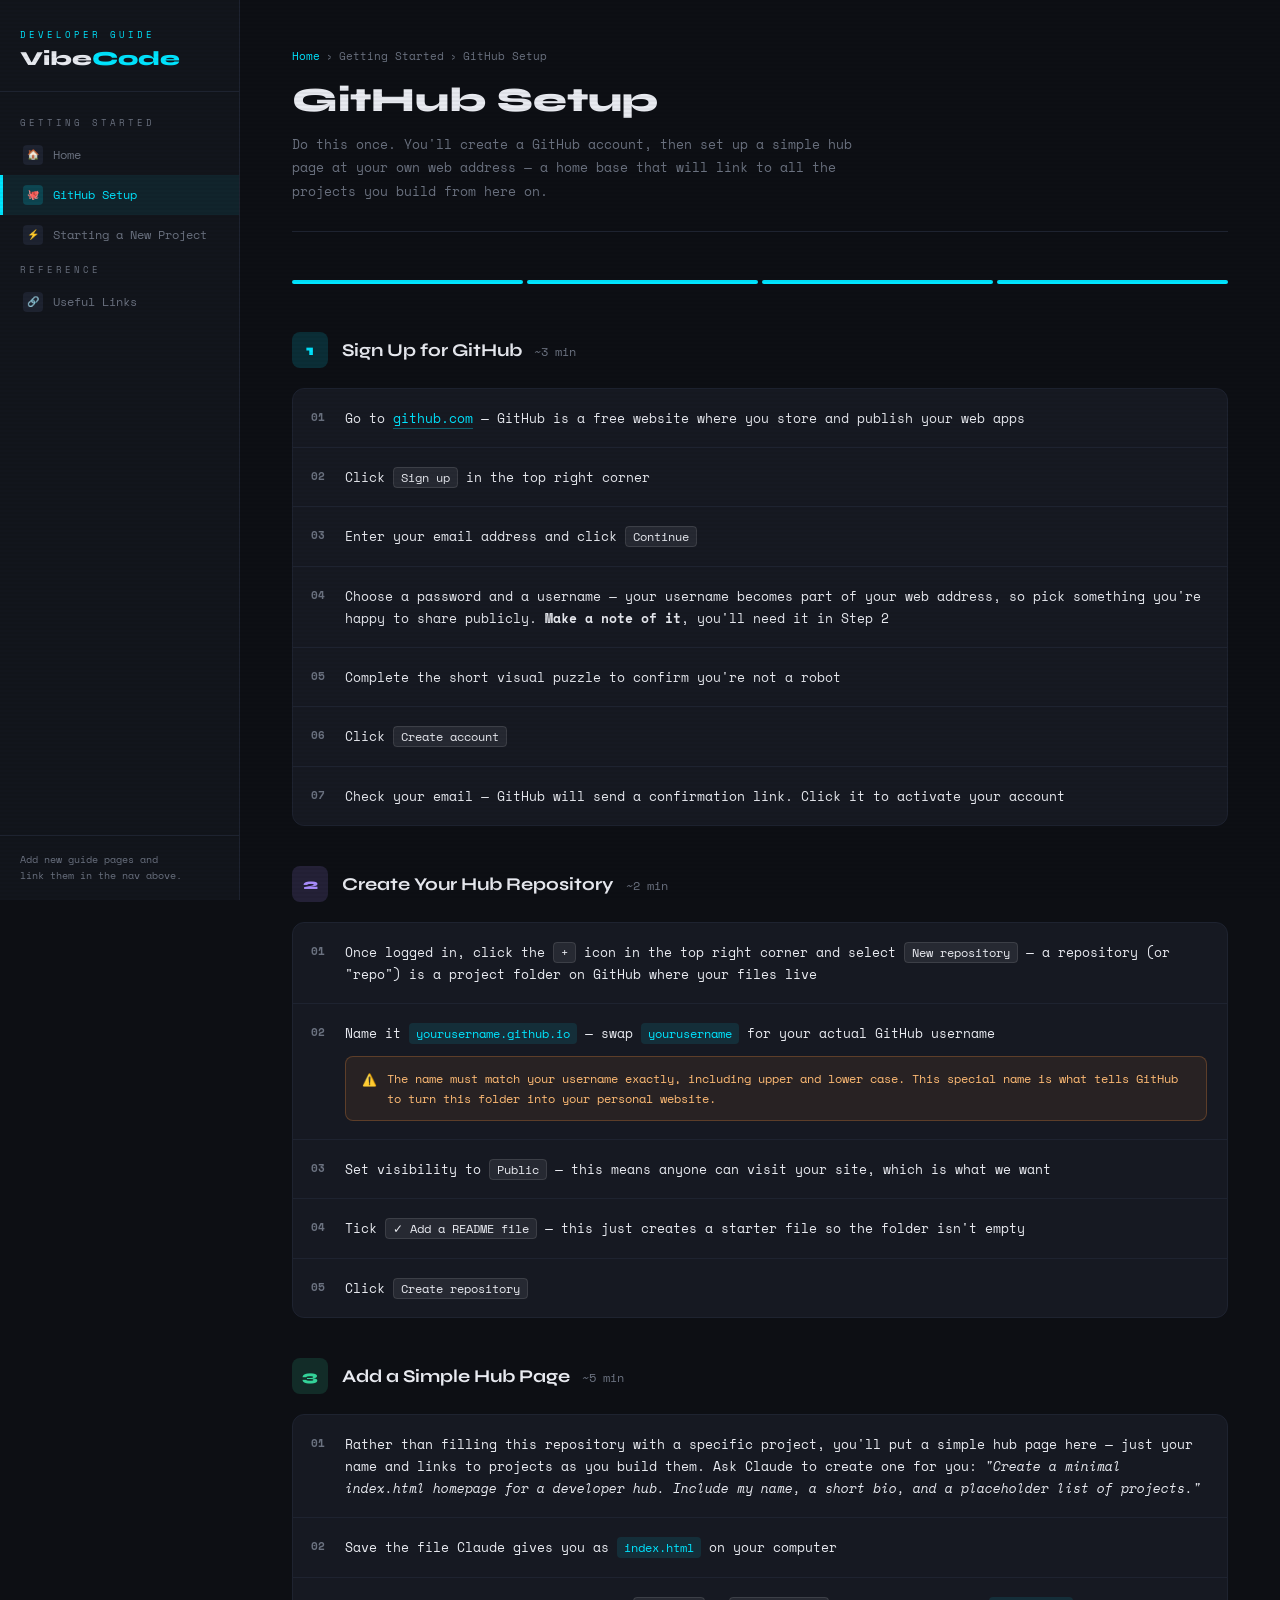
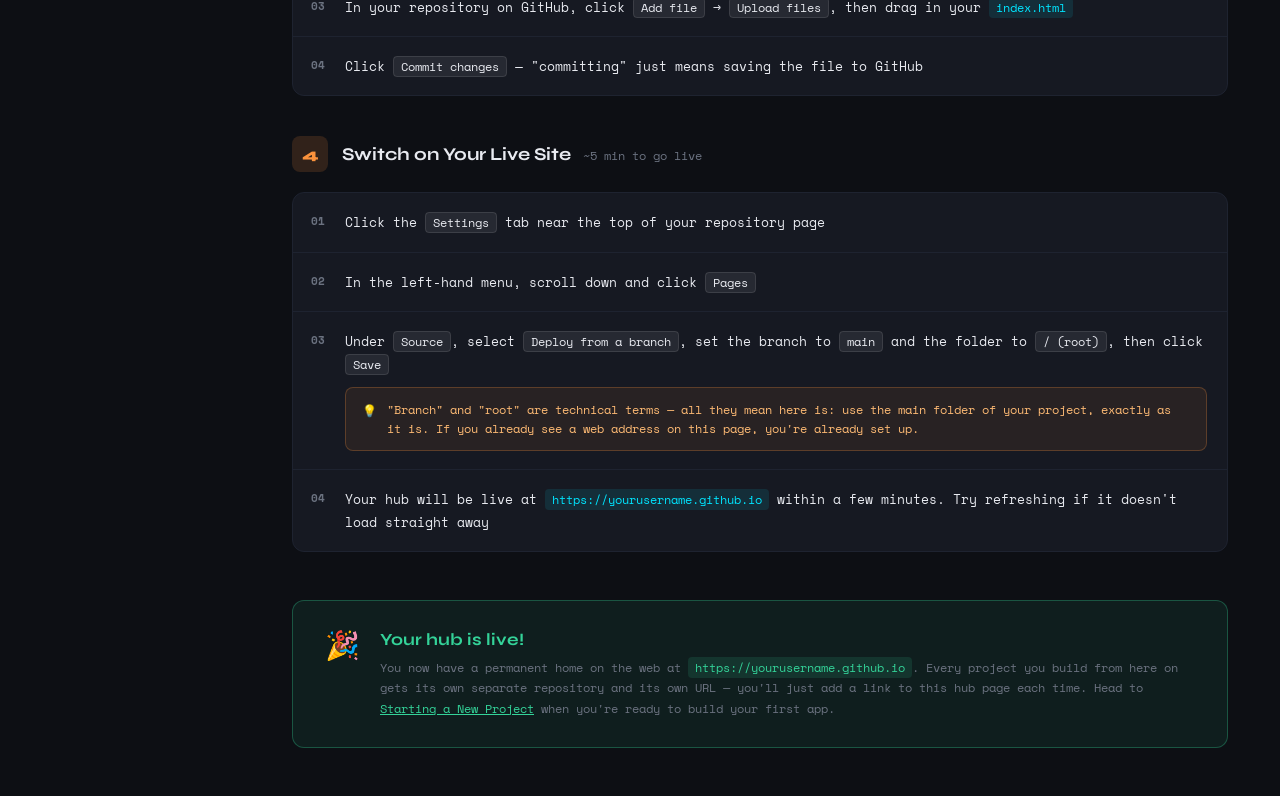
==== github-setup.html @ 589f7f3b "Add files via upload" ====
<!DOCTYPE html>
<html lang="en">
<head>
  <meta charset="UTF-8" />
  <meta name="viewport" content="width=device-width, initial-scale=1.0"/>
  <title>GitHub Setup — Vibe Code Guide</title>
  <link rel="preconnect" href="https://fonts.googleapis.com">
  <link href="https://fonts.googleapis.com/css2?family=Space+Mono:wght@400;700&family=Syne:wght@400;600;800&display=swap" rel="stylesheet">
  <link rel="stylesheet" href="styles.css">
</head>
<body>

<aside>
  <div class="logo">
    <span class="logo-tag">Developer Guide</span>
    <h1>Vibe<span>Code</span></h1>
  </div>
  <nav>
    <div class="nav-section-label">Getting Started</div>
    <a href="index.html">
      <span class="icon">🏠</span> Home
    </a>
    <a href="github-setup.html" class="active">
      <span class="icon">🐙</span> GitHub Setup
    </a>
    <a href="new-project.html">
      <span class="icon">⚡</span> Starting a New Project
    </a>
    <div class="nav-section-label">Reference</div>
    <a href="useful-links.html">
      <span class="icon">🔗</span> Useful Links
    </a>
    <!-- Add new guide links here -->
  </nav>
  <div class="sidebar-footer">
    Add new guide pages and<br>link them in the nav above.
  </div>
</aside>

<main>
  <div class="page-header">
    <div class="breadcrumb">
      <a href="index.html">Home</a>
      <span>›</span>
      <span>Getting Started</span>
      <span>›</span>
      <span>GitHub Setup</span>
    </div>
    <h2>GitHub Setup</h2>
    <p>
      Do this once. You'll create a GitHub account, then set up a simple hub page
      at your own web address — a home base that will link to all the projects you
      build from here on.
    </p>
  </div>

  <div class="progress-track">
    <div class="progress-seg" id="p1"></div>
    <div class="progress-seg" id="p2"></div>
    <div class="progress-seg" id="p3"></div>
    <div class="progress-seg" id="p4"></div>
  </div>

  <!-- Section 1 -->
  <div class="section s1">
    <div class="section-header">
      <div class="section-num">1</div>
      <div class="section-title">Sign Up for GitHub <span>~3 min</span></div>
    </div>
    <div class="steps">
      <div class="step">
        <div class="step-n">01</div>
        <div class="step-body">
          Go to <a href="https://github.com" target="_blank" rel="noopener" class="ext-link">github.com</a>
          — GitHub is a free website where you store and publish your web apps
        </div>
      </div>
      <div class="step">
        <div class="step-n">02</div>
        <div class="step-body">Click <span class="ui-label">Sign up</span> in the top right corner</div>
      </div>
      <div class="step">
        <div class="step-n">03</div>
        <div class="step-body">Enter your email address and click <span class="ui-label">Continue</span></div>
      </div>
      <div class="step">
        <div class="step-n">04</div>
        <div class="step-body">
          Choose a password and a username — your username becomes part of your web address,
          so pick something you're happy to share publicly.
          <strong>Make a note of it</strong>, you'll need it in Step 2
        </div>
      </div>
      <div class="step">
        <div class="step-n">05</div>
        <div class="step-body">Complete the short visual puzzle to confirm you're not a robot</div>
      </div>
      <div class="step">
        <div class="step-n">06</div>
        <div class="step-body">Click <span class="ui-label">Create account</span></div>
      </div>
      <div class="step">
        <div class="step-n">07</div>
        <div class="step-body">Check your email — GitHub will send a confirmation link. Click it to activate your account</div>
      </div>
    </div>
  </div>

  <!-- Section 2 -->
  <div class="section s2">
    <div class="section-header">
      <div class="section-num">2</div>
      <div class="section-title">Create Your Hub Repository <span>~2 min</span></div>
    </div>
    <div class="steps">
      <div class="step">
        <div class="step-n">01</div>
        <div class="step-body">
          Once logged in, click the <span class="ui-label">+</span> icon in the top right corner
          and select <span class="ui-label">New repository</span>
          — a repository (or "repo") is a project folder on GitHub where your files live
        </div>
      </div>
      <div class="step">
        <div class="step-n">02</div>
        <div class="step-body">
          Name it <code>yourusername.github.io</code> — swap <code>yourusername</code> for your actual GitHub username
          <div class="tip">
            <span class="tip-icon">⚠️</span>
            The name must match your username exactly, including upper and lower case.
            This special name is what tells GitHub to turn this folder into your personal website.
          </div>
        </div>
      </div>
      <div class="step">
        <div class="step-n">03</div>
        <div class="step-body">Set visibility to <span class="ui-label">Public</span> — this means anyone can visit your site, which is what we want</div>
      </div>
      <div class="step">
        <div class="step-n">04</div>
        <div class="step-body">Tick <span class="ui-label">✓ Add a README file</span> — this just creates a starter file so the folder isn't empty</div>
      </div>
      <div class="step">
        <div class="step-n">05</div>
        <div class="step-body">Click <span class="ui-label">Create repository</span></div>
      </div>
    </div>
  </div>

  <!-- Section 3 -->
  <div class="section s3">
    <div class="section-header">
      <div class="section-num">3</div>
      <div class="section-title">Add a Simple Hub Page <span>~5 min</span></div>
    </div>
    <div class="steps">
      <div class="step">
        <div class="step-n">01</div>
        <div class="step-body">
          Rather than filling this repository with a specific project, you'll put a simple
          hub page here — just your name and links to projects as you build them.
          Ask Claude to create one for you: <em>"Create a minimal index.html homepage for a developer hub.
          Include my name, a short bio, and a placeholder list of projects."</em>
        </div>
      </div>
      <div class="step">
        <div class="step-n">02</div>
        <div class="step-body">Save the file Claude gives you as <code>index.html</code> on your computer</div>
      </div>
      <div class="step">
        <div class="step-n">03</div>
        <div class="step-body">In your repository on GitHub, click <span class="ui-label">Add file</span> → <span class="ui-label">Upload files</span>, then drag in your <code>index.html</code></div>
      </div>
      <div class="step">
        <div class="step-n">04</div>
        <div class="step-body">Click <span class="ui-label">Commit changes</span> — "committing" just means saving the file to GitHub</div>
      </div>
    </div>
  </div>

  <!-- Section 4 -->
  <div class="section s4">
    <div class="section-header">
      <div class="section-num">4</div>
      <div class="section-title">Switch on Your Live Site <span>~5 min to go live</span></div>
    </div>
    <div class="steps">
      <div class="step">
        <div class="step-n">01</div>
        <div class="step-body">Click the <span class="ui-label">Settings</span> tab near the top of your repository page</div>
      </div>
      <div class="step">
        <div class="step-n">02</div>
        <div class="step-body">In the left-hand menu, scroll down and click <span class="ui-label">Pages</span></div>
      </div>
      <div class="step">
        <div class="step-n">03</div>
        <div class="step-body">
          Under <span class="ui-label">Source</span>, select <span class="ui-label">Deploy from a branch</span>,
          set the branch to <span class="ui-label">main</span> and the folder to <span class="ui-label">/ (root)</span>,
          then click <span class="ui-label">Save</span>
          <div class="tip">
            <span class="tip-icon">💡</span>
            "Branch" and "root" are technical terms — all they mean here is: use the main folder of your project, exactly as it is.
            If you already see a web address on this page, you're already set up.
          </div>
        </div>
      </div>
      <div class="step">
        <div class="step-n">04</div>
        <div class="step-body">
          Your hub will be live at <code>https://yourusername.github.io</code> within a few minutes.
          Try refreshing if it doesn't load straight away
        </div>
      </div>
    </div>
  </div>

  <div class="success-banner">
    <div class="success-icon">🎉</div>
    <div class="success-text">
      <h3>Your hub is live!</h3>
      <p>
        You now have a permanent home on the web at <code>https://yourusername.github.io</code>.
        Every project you build from here on gets its own separate repository and its own URL —
        you'll just add a link to this hub page each time.
        Head to <a href="new-project.html" style="color:#34d399;">Starting a New Project</a> when you're ready to build your first app.
      </p>
    </div>
  </div>

</main>

<script>
  const sections = document.querySelectorAll('.section');
  const segs = ['p1','p2','p3','p4'].map(id => document.getElementById(id));
  const obs = new IntersectionObserver((entries) => {
    entries.forEach(e => {
      if (e.isIntersecting) {
        const idx = Array.from(sections).indexOf(e.target);
        if (idx >= 0) segs[idx].classList.add('done');
      }
    });
  }, { threshold: 0.3 });
  sections.forEach(s => obs.observe(s));
</script>

</body>
</html>
---- styles.css ----
/* ============================================================
   Vibe Code Guide — Shared Stylesheet
   ============================================================ */

*, *::before, *::after { box-sizing: border-box; margin: 0; padding: 0; }

:root {
  --bg:         #0d0f14;
  --sidebar-bg: #12151c;
  --accent:     #00e5ff;
  --accent2:    #ff4d6d;
  --text:       #e8eaf0;
  --muted:      #6b7280;
  --border:     #1e2330;
  --card:       #161922;
  --sidebar-w:  240px;
  --font-mono:  'Space Mono', monospace;
  --font-head:  'Syne', sans-serif;
  --step-1:     #00e5ff;
  --step-2:     #a78bfa;
  --step-3:     #34d399;
  --step-4:     #fb923c;
}

body {
  background: var(--bg);
  color: var(--text);
  font-family: var(--font-mono);
  display: flex;
  min-height: 100vh;
}

/* Subtle scan-line texture across every page */
body::after {
  content: '';
  position: fixed;
  inset: 0;
  background: repeating-linear-gradient(
    0deg,
    transparent,
    transparent 2px,
    rgba(0,0,0,0.04) 2px,
    rgba(0,0,0,0.04) 4px
  );
  pointer-events: none;
  z-index: 999;
}

/* ── SIDEBAR ─────────────────────────────────────────────── */

aside {
  width: var(--sidebar-w);
  min-height: 100vh;
  background: var(--sidebar-bg);
  border-right: 1px solid var(--border);
  display: flex;
  flex-direction: column;
  position: fixed;
  top: 0; left: 0; bottom: 0;
  z-index: 10;
}

.logo {
  padding: 28px 20px 20px;
  border-bottom: 1px solid var(--border);
}

.logo-tag {
  font-size: 9px;
  letter-spacing: 3px;
  text-transform: uppercase;
  color: var(--accent);
  display: block;
  margin-bottom: 6px;
}

.logo h1 {
  font-family: var(--font-head);
  font-size: 20px;
  font-weight: 800;
  line-height: 1.2;
  color: var(--text);
}

.logo h1 span { color: var(--accent); }

nav { flex: 1; padding: 16px 0; overflow-y: auto; }

.nav-section-label {
  font-size: 9px;
  letter-spacing: 3px;
  text-transform: uppercase;
  color: var(--muted);
  padding: 8px 20px 6px;
}

nav a {
  display: flex;
  align-items: center;
  gap: 10px;
  padding: 10px 20px;
  text-decoration: none;
  font-size: 12px;
  color: var(--muted);
  transition: color 0.2s, background 0.2s;
  border-left: 3px solid transparent;
  line-height: 1.4;
}

nav a .icon {
  width: 20px;
  height: 20px;
  border-radius: 4px;
  background: var(--border);
  display: flex;
  align-items: center;
  justify-content: center;
  font-size: 10px;
  flex-shrink: 0;
  transition: background 0.2s;
}

nav a:hover                { color: var(--text); background: rgba(0,229,255,0.04); }
nav a:hover .icon          { background: rgba(0,229,255,0.12); }
nav a.active               { color: var(--accent); border-left-color: var(--accent); background: rgba(0,229,255,0.07); }
nav a.active .icon         { background: rgba(0,229,255,0.18); }

.sidebar-footer {
  padding: 16px 20px;
  border-top: 1px solid var(--border);
  font-size: 10px;
  color: var(--muted);
  line-height: 1.6;
}

/* ── SHARED MAIN LAYOUT ──────────────────────────────────── */

main {
  margin-left: var(--sidebar-w);
  flex: 1;
  padding: 48px 52px;
  max-width: calc(var(--sidebar-w) + 800px);
}

/* Page header (used on all inner pages) */
.page-header {
  margin-bottom: 48px;
  padding-bottom: 28px;
  border-bottom: 1px solid var(--border);
}

.breadcrumb {
  font-size: 11px;
  color: var(--muted);
  margin-bottom: 16px;
  display: flex;
  align-items: center;
  gap: 6px;
}

.breadcrumb a { color: var(--accent); text-decoration: none; }
.breadcrumb a:hover { text-decoration: underline; }

.page-header h2 {
  font-family: var(--font-head);
  font-size: 34px;
  font-weight: 800;
  line-height: 1.2;
  margin-bottom: 12px;
}

.page-header p {
  font-size: 13px;
  color: var(--muted);
  line-height: 1.8;
  max-width: 560px;
}

/* Fade-up animation (used on sections and cards) */
@keyframes fadeUp {
  from { opacity: 0; transform: translateY(12px); }
  to   { opacity: 1; transform: translateY(0); }
}

/* ── INLINE FORMATTING ───────────────────────────────────── */

/* Things to type exactly — shown in a highlighted pill */
code {
  background: rgba(0,229,255,0.1);
  color: var(--accent);
  border-radius: 4px;
  padding: 2px 7px;
  font-size: 12px;
  font-family: var(--font-mono);
  white-space: nowrap;
}

/* Button / UI labels — mimics the look of an on-screen button */
.ui-label {
  background: rgba(255,255,255,0.07);
  color: var(--text);
  border-radius: 4px;
  padding: 1px 7px;
  font-size: 12px;
  border: 1px solid rgba(255,255,255,0.1);
  white-space: nowrap;
}

/* External hyperlinks within body text */
.ext-link {
  color: var(--accent);
  text-decoration: none;
  border-bottom: 1px solid rgba(0,229,255,0.35);
  transition: border-color 0.2s;
}

.ext-link:hover { border-color: var(--accent); }

/* Tip / callout box */
.tip {
  margin-top: 12px;
  background: rgba(251,146,60,0.08);
  border: 1px solid rgba(251,146,60,0.25);
  border-radius: 8px;
  padding: 12px 16px;
  font-size: 12px;
  color: #fdba74;
  line-height: 1.6;
  display: flex;
  gap: 10px;
  align-items: flex-start;
}

.tip-icon { flex-shrink: 0; margin-top: 1px; }

/* ── STEP-BY-STEP INSTRUCTION PAGES ─────────────────────── */

/* Progress bar (4 segments, filled as you scroll) */
.progress-track {
  display: flex;
  gap: 4px;
  margin-bottom: 48px;
}

.progress-seg {
  flex: 1;
  height: 4px;
  background: var(--border);
  border-radius: 2px;
  transition: background 0.3s;
}

.progress-seg.done { background: var(--accent); }

/* Section block */
.section {
  margin-bottom: 40px;
  animation: fadeUp 0.4s ease both;
}

.section:nth-child(1) { animation-delay: 0.05s; }
.section:nth-child(2) { animation-delay: 0.12s; }
.section:nth-child(3) { animation-delay: 0.19s; }
.section:nth-child(4) { animation-delay: 0.26s; }

.section-header {
  display: flex;
  align-items: center;
  gap: 14px;
  margin-bottom: 20px;
}

.section-num {
  width: 36px;
  height: 36px;
  border-radius: 8px;
  display: flex;
  align-items: center;
  justify-content: center;
  font-family: var(--font-head);
  font-size: 15px;
  font-weight: 800;
  flex-shrink: 0;
}

/* Colour-coded section numbers */
.s1 .section-num { background: rgba(0,229,255,0.15);   color: var(--step-1); }
.s2 .section-num { background: rgba(167,139,250,0.15); color: var(--step-2); }
.s3 .section-num { background: rgba(52,211,153,0.15);  color: var(--step-3); }
.s4 .section-num { background: rgba(251,146,60,0.15);  color: var(--step-4); }

.section-title {
  font-family: var(--font-head);
  font-size: 18px;
  font-weight: 700;
}

.section-title span {
  font-size: 12px;
  font-weight: 400;
  color: var(--muted);
  margin-left: 8px;
  font-family: var(--font-mono);
}

/* Steps list */
.steps {
  background: var(--card);
  border: 1px solid var(--border);
  border-radius: 12px;
  overflow: hidden;
}

.step {
  display: grid;
  grid-template-columns: 48px 1fr;
  align-items: start;
  border-bottom: 1px solid var(--border);
  transition: background 0.15s;
}

.step:last-child { border-bottom: none; }
.step:hover      { background: rgba(255,255,255,0.02); }

.step-n {
  padding: 20px 0 18px 18px;
  font-size: 11px;
  color: var(--muted);
  font-weight: 700;
}

.step-body {
  padding: 18px 20px 18px 4px;
  font-size: 13px;
  line-height: 1.7;
  color: var(--text);
}

/* Success / completion banner */
.success-banner {
  margin-top: 48px;
  background: rgba(52,211,153,0.08);
  border: 1px solid rgba(52,211,153,0.3);
  border-radius: 12px;
  padding: 28px 32px;
  display: flex;
  gap: 20px;
  align-items: flex-start;
  animation: fadeUp 0.4s 0.35s ease both;
}

.success-icon { font-size: 28px; flex-shrink: 0; line-height: 1; margin-top: 2px; }

.success-text h3 {
  font-family: var(--font-head);
  font-size: 17px;
  font-weight: 700;
  color: #34d399;
  margin-bottom: 8px;
}

.success-text p {
  font-size: 12px;
  line-height: 1.7;
  color: var(--muted);
}

.success-text code {
  background: rgba(52,211,153,0.12);
  color: #34d399;
}

/* ── HOME PAGE ───────────────────────────────────────────── */

main.home {
  display: flex;
  align-items: center;
  justify-content: center;
  min-height: 100vh;
  padding: 60px 40px;
}

.home-content {
  max-width: 560px;
  text-align: center;
}

.home-content .eyebrow {
  font-size: 10px;
  letter-spacing: 4px;
  text-transform: uppercase;
  color: var(--accent);
  margin-bottom: 20px;
}

.home-content h2 {
  font-family: var(--font-head);
  font-size: 42px;
  font-weight: 800;
  line-height: 1.15;
  margin-bottom: 20px;
  color: var(--text);
}

.home-content h2 em {
  font-style: normal;
  color: var(--accent2);
}

.home-content > p {
  font-size: 13px;
  line-height: 1.8;
  color: var(--muted);
  margin-bottom: 36px;
}

.start-btn {
  display: inline-flex;
  align-items: center;
  gap: 8px;
  background: var(--accent);
  color: #000;
  font-family: var(--font-mono);
  font-size: 12px;
  font-weight: 700;
  padding: 12px 24px;
  border-radius: 6px;
  text-decoration: none;
  margin-bottom: 36px;
  letter-spacing: 1px;
  transition: opacity 0.2s, transform 0.2s;
}

.start-btn:hover { opacity: 0.85; transform: translateY(-1px); }

.cards {
  display: grid;
  grid-template-columns: 1fr 1fr;
  gap: 12px;
  text-align: left;
}

.card {
  background: var(--card);
  border: 1px solid var(--border);
  border-radius: 10px;
  padding: 18px;
  text-decoration: none;
  transition: border-color 0.2s, transform 0.2s;
}

.card:hover { border-color: var(--accent); transform: translateY(-2px); }

.card .card-icon { font-size: 22px; margin-bottom: 10px; display: block; }

.card h3 {
  font-family: var(--font-head);
  font-size: 13px;
  font-weight: 600;
  color: var(--text);
  margin-bottom: 4px;
}

.card p { font-size: 11px; color: var(--muted); line-height: 1.5; margin: 0; }

/* ── USEFUL LINKS PAGE ───────────────────────────────────── */

.link-category { margin-bottom: 44px; animation: fadeUp 0.4s ease both; }
.link-category:nth-child(1) { animation-delay: 0.05s; }
.link-category:nth-child(2) { animation-delay: 0.12s; }
.link-category:nth-child(3) { animation-delay: 0.19s; }

.category-label {
  font-size: 9px;
  letter-spacing: 3px;
  text-transform: uppercase;
  color: var(--muted);
  margin-bottom: 14px;
  display: flex;
  align-items: center;
  gap: 10px;
}

.category-label::after {
  content: '';
  flex: 1;
  height: 1px;
  background: var(--border);
}

.link-grid {
  display: grid;
  grid-template-columns: repeat(auto-fill, minmax(260px, 1fr));
  gap: 12px;
}

.link-card {
  background: var(--card);
  border: 1px solid var(--border);
  border-radius: 12px;
  padding: 20px 22px;
  text-decoration: none;
  display: flex;
  align-items: flex-start;
  gap: 16px;
  transition: border-color 0.2s, transform 0.2s, background 0.2s;
  position: relative;
  overflow: hidden;
}

.link-card::after {
  content: '↗';
  position: absolute;
  top: 14px; right: 16px;
  font-size: 14px;
  color: var(--muted);
  opacity: 0;
  transition: opacity 0.2s, transform 0.2s;
  transform: translate(-4px, 4px);
}

.link-card:hover                { border-color: var(--accent); background: rgba(0,229,255,0.03); transform: translateY(-2px); }
.link-card:hover::after         { opacity: 1; transform: translate(0,0); color: var(--accent); }

.link-logo {
  width: 40px; height: 40px;
  border-radius: 8px;
  background: var(--border);
  display: flex; align-items: center; justify-content: center;
  font-size: 20px;
  flex-shrink: 0;
}

.link-info { flex: 1; min-width: 0; }

.link-name {
  font-family: var(--font-head);
  font-size: 14px;
  font-weight: 700;
  color: var(--text);
  margin-bottom: 4px;
  white-space: nowrap;
  overflow: hidden;
  text-overflow: ellipsis;
}

.link-desc { font-size: 11px; color: var(--muted); line-height: 1.55; }
.link-url  { font-size: 10px; color: var(--accent); margin-top: 6px; opacity: 0.7; }

/* ── RESPONSIVE ──────────────────────────────────────────── */

@media (max-width: 640px) {
  aside { width: 100%; min-height: auto; position: relative; }
  main, main.home { margin-left: 0; }
  .cards { grid-template-columns: 1fr; }
}
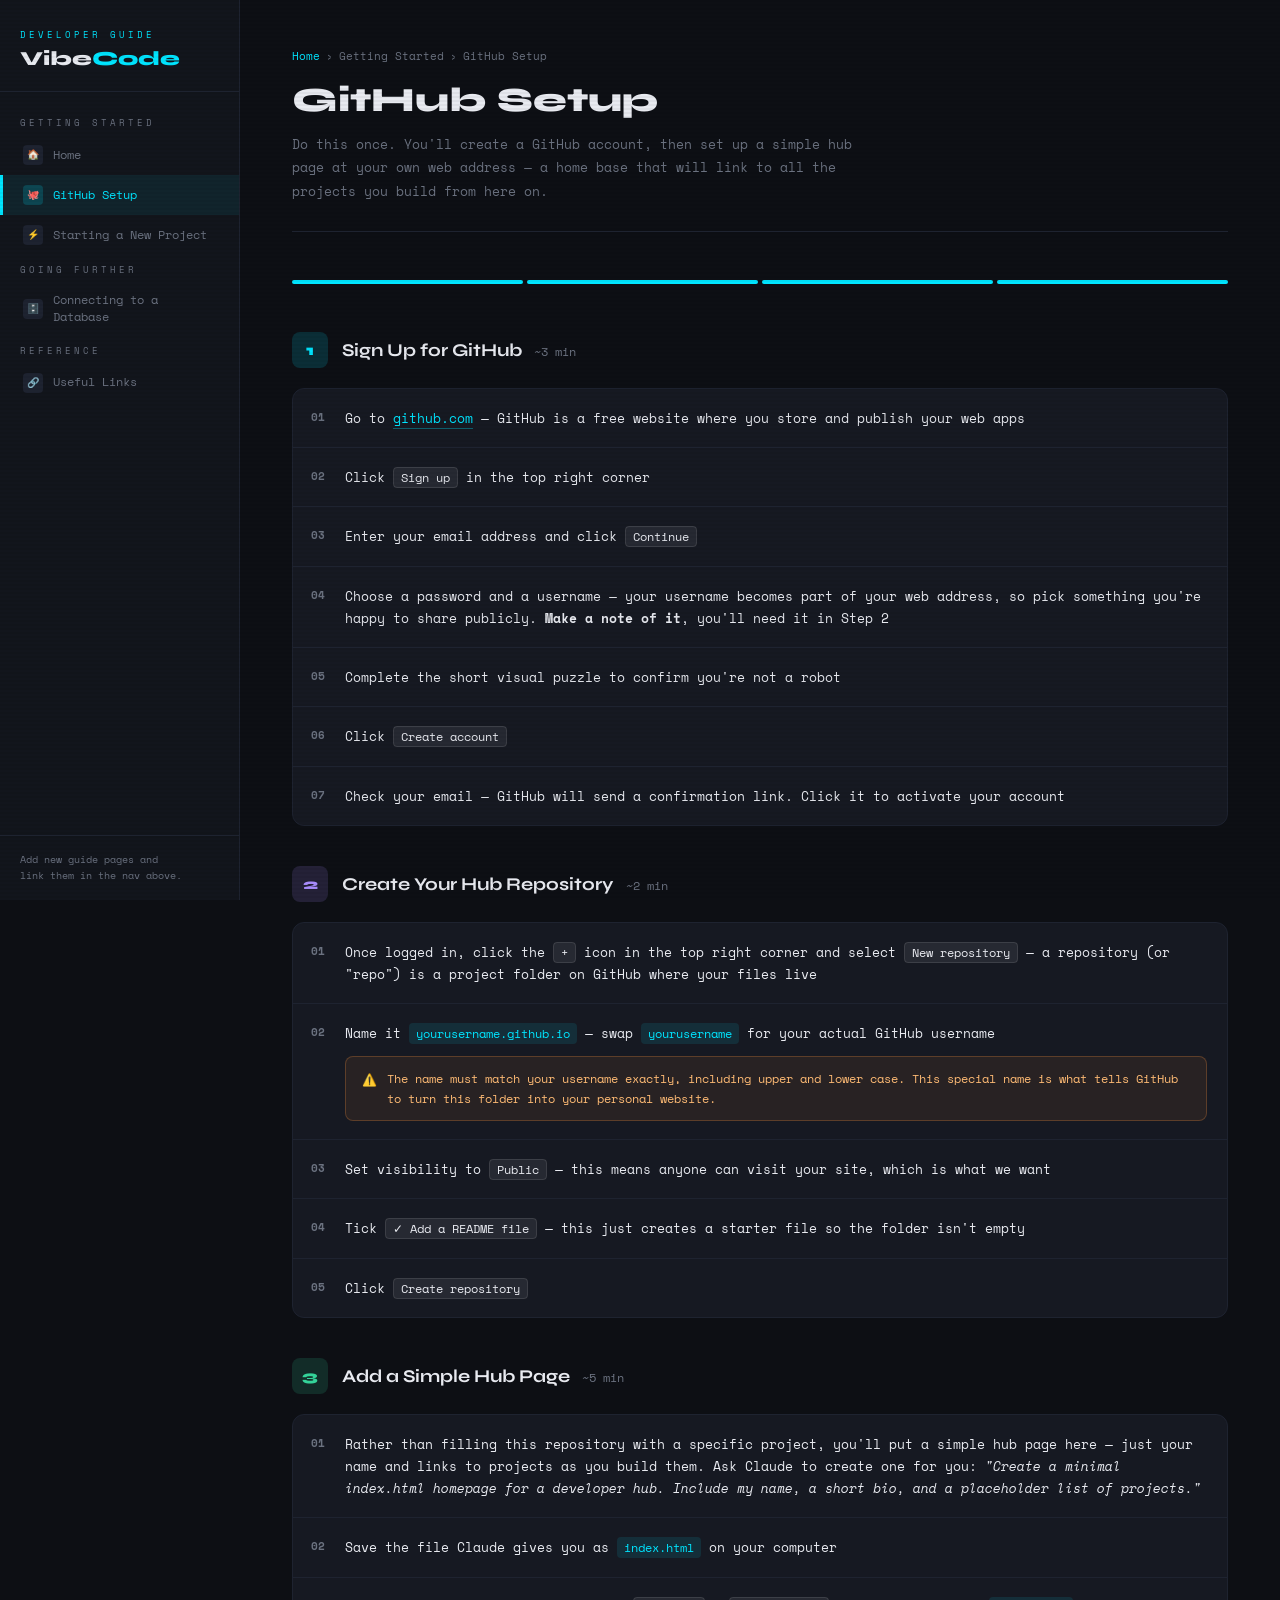
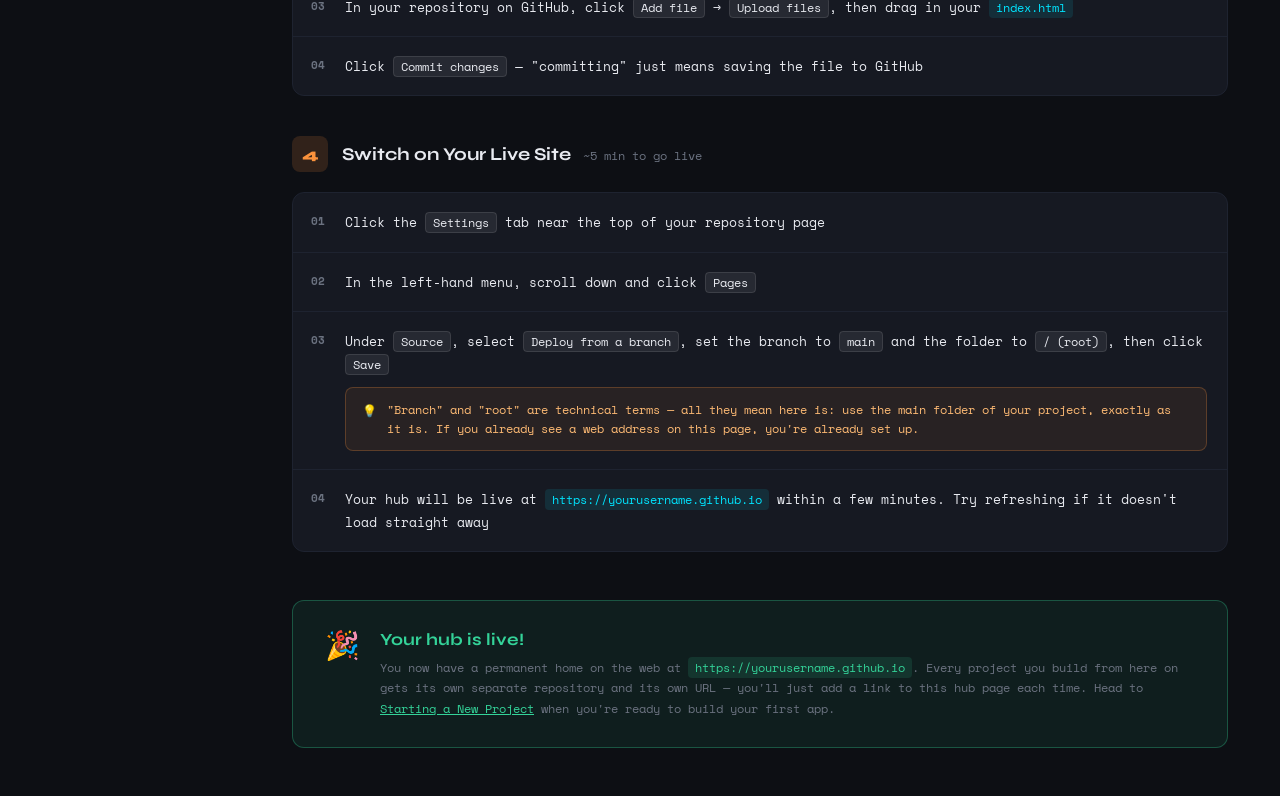
==== commit f4952521: "Add a "Connecting to a Database" guide A new page covering why an app needs a database, why Firebase" ====
--- a/github-setup.html
+++ b/github-setup.html
@@ -25,6 +25,10 @@
     </a>
     <a href="new-project.html">
       <span class="icon">⚡</span> Starting a New Project
+    </a>
+    <div class="nav-section-label">Going Further</div>
+    <a href="databases.html">
+      <span class="icon">🗄️</span> Connecting to a Database
     </a>
     <div class="nav-section-label">Reference</div>
     <a href="useful-links.html">
--- a/styles.css
+++ b/styles.css
@@ -20,6 +20,9 @@
   --step-2:     #a78bfa;
   --step-3:     #34d399;
   --step-4:     #fb923c;
+  --step-5:     #f472b6;
+  --step-6:     #facc15;
+  --step-7:     #38bdf8;
 }
 
 body {
@@ -192,7 +195,11 @@
   padding: 2px 7px;
   font-size: 12px;
   font-family: var(--font-mono);
-  white-space: nowrap;
+  /* Long paths and error codes must be allowed to wrap. `nowrap` made them force the
+     whole page wider than the viewport on narrow screens. `anywhere` only breaks a
+     token that would otherwise overflow, so short inline codes still stay on one line. */
+  white-space: normal;
+  overflow-wrap: anywhere;
 }
 
 /* Button / UI labels — mimics the look of an on-screen button */
@@ -288,6 +295,9 @@
 .s2 .section-num { background: rgba(167,139,250,0.15); color: var(--step-2); }
 .s3 .section-num { background: rgba(52,211,153,0.15);  color: var(--step-3); }
 .s4 .section-num { background: rgba(251,146,60,0.15);  color: var(--step-4); }
+.s5 .section-num { background: rgba(244,114,182,0.15); color: var(--step-5); }
+.s6 .section-num { background: rgba(250,204,21,0.15);  color: var(--step-6); }
+.s7 .section-num { background: rgba(56,189,248,0.15);  color: var(--step-7); }
 
 .section-title {
   font-family: var(--font-head);
